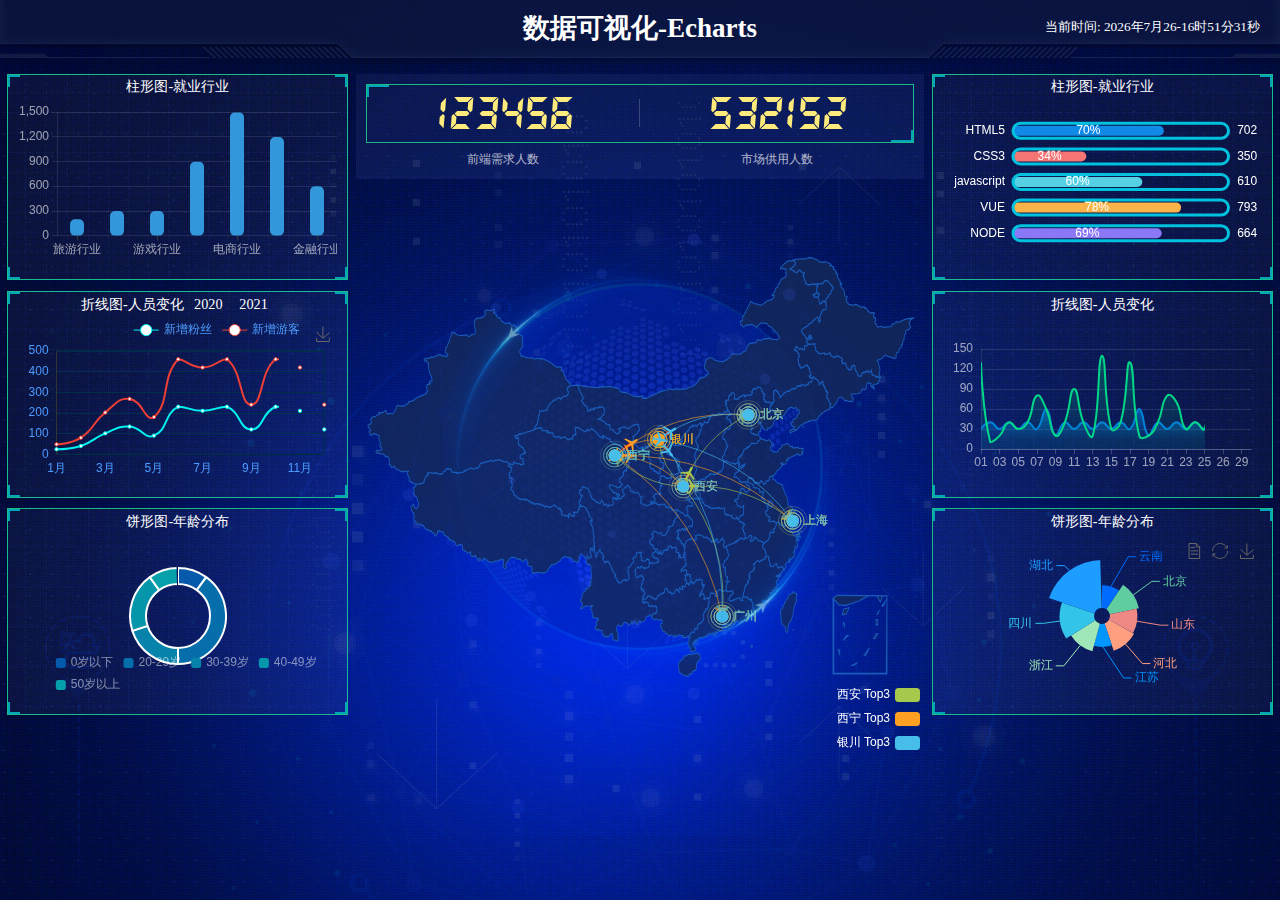
==== index.html @ ab3ed751 "echarts" ====
<!DOCTYPE html>
<html lang="en">
<head>
    <meta charset="UTF-8">
    <meta http-equiv="X-UA-Compatible" content="IE=edge">
    <meta name="viewport" content="width=device-width, initial-scale=1.0">
    <title>数据可视化</title>
    <link rel="stylesheet" href="css/index.css">
</head>
<body>
    
    <!-- 头部的盒子 -->
    <header>
        <h1>数据可视化-Echarts</h1>
        <div class="showTime"></div>
        <script>
            var t = null;
            t = setTimeout(time,1000); //开始运行
            function time(){
                clearTimeout(t); //清除定时器
                dt = new Date();
                var y = dt.getFullYear();
                var mt = dt.getMonth() + 1;
                var day = dt.getDate();
                var h = dt.getHours();
                var m = dt.getMinutes();
                var s = dt.getSeconds();
                document.querySelector(".showTime").innerHTML = 
                "当前时间: " +
                y + 
                "年" +
                mt +
                "月" +
                day +
                "-" +
                h + 
                "时" +
                m +
                "分" +
                s +
                "秒";
                t = setTimeout(time,1000)
            }
        </script>
    </header>

    <!-- 页面主体部分 -->
    <section class="main-box">

        <div class="column">
            <div class="panel bar">
                <h2>柱形图-就业行业</h2>
                <div class="chart"></div>
                <div class="panel-footer"></div>
            </div>
            <div class="panel line">
                <h2>折线图-人员变化  <a href="javascript:;">2020</a>
                                    <a href="javascript:;">2021</a>
                </h2>
                <div class="chart"></div>
                <div class="panel-footer"></div>
            </div>
            <div class="panel pie">
                <h2>饼形图-年龄分布</h2>
                <div class="chart"></div>
                <div class="panel-footer"></div>
            </div>

        </div>
        <div class="column">
            <!-- no模块 -->
            <div class="no">
                <div class="no-hd">
                    <ul>
                        <li>123456</li>
                        <li>532152</li>
                    </ul>
                </div>
                <div class="no-bd">
                    <ul>
                        <li>前端需求人数</li>
                        <li>市场供用人数</li>
                    </ul>
                </div>
            </div>
            <!-- 地图模块 -->
            <div class="map">
                <!-- 地球 -->
                <div class="map-one"></div>
                <!-- 旋转多边形 -->
                <div class="map-two"></div>
                <!-- 逆时针旋转亮点 -->
                <div class="map-three"></div>
                <!-- 地图 -->
                <div class="chart">
                    
                </div>
            </div>
        </div>
        <div class="column">
            <div class="panel bar-two">
                <h2>柱形图-就业行业</h2>
                <div class="chart"></div>
                <div class="panel-footer"></div>
            </div>
            <div class="panel line-two">
                <h2>折线图-人员变化</h2>
                <div class="chart"></div>
                <div class="panel-footer"></div>
            </div>
            <div class="panel pie-two">
                <h2>饼形图-年龄分布</h2>
                <div class="chart"></div>
                <div class="panel-footer"></div>
            </div>

        </div>
        
    </section>

    <script src="js/flexible.js"></script>
    <script src="js/jquery.js"></script>
    <script src="js/echarts.min.js"></script>
    <script src="js/china.js"></script>
    <script src="js/index.js"></script>
</body>
</html>
---- css/index.css ----
* {
  margin: 0;
  padding: 0;
  box-sizing: border-box;
}
li {
  list-style: none;
}
@font-face {
  font-family: electronicFont;
  src: url(../font/DS-DIGIT.TTF);
}
body {
  background: url('../images/bg.jpg') no-repeat top center;
  line-height: 1.15;
}
header {
  position: relative;
  height: 1.25rem;
  background: url('../images/head_bg.png') no-repeat;
  background-size: 100% 100%;
}
header h1 {
  font-size: 0.5067rem;
  color: #fff;
  text-align: center;
  line-height: 1.0667rem;
}
header .showTime {
  position: absolute;
  top: 0;
  right: 0.375rem;
  line-height: 1rem;
  color: #ffffff;
  font-size: 0.25rem;
}
.main-box {
  display: flex;
  min-width: 1024px;
  max-width: 1920px;
  margin: 0 auto;
  height: 300px;
  padding: 0.1333rem 0.1333rem 0;
}
.main-box .column {
  flex: 3;
}
.main-box .column:nth-child(2) {
  flex: 5;
  margin: 0 0.1333rem 0.2rem;
  overflow: none;
}
.main-box .panel {
  position: relative;
  height: 3.875rem;
  padding: 0 0.2rem 0.5333rem;
  border: 1px solid #19ba8b;
  margin-bottom: 0.2rem;
  background: url('../images/line\(1\).png') rgba(255, 255, 255, 0.04);
}
.main-box .panel::before {
  position: absolute;
  top: 0;
  left: 0;
  width: 10px;
  height: 10px;
  border-top: 2px solid #02a6b5;
  border-left: 2px solid #02a6b5;
  content: '';
}
.main-box .panel::after {
  position: absolute;
  top: 0;
  right: 0;
  width: 10px;
  height: 10px;
  border-top: 2px solid #02a6b5;
  border-right: 2px solid #02a6b5;
  content: '';
}
.main-box .panel .panel-footer {
  position: absolute;
  bottom: 0;
  left: 0;
  width: 100%;
}
.main-box .panel .panel-footer::before {
  position: absolute;
  bottom: 0;
  left: 0;
  width: 10px;
  height: 10px;
  border-bottom: 2px solid #02a6b5;
  border-left: 2px solid #02a6b5;
  content: '';
}
.main-box .panel .panel-footer::after {
  position: absolute;
  bottom: 0;
  right: 0;
  width: 10px;
  height: 10px;
  border-bottom: 2px solid #02a6b5;
  border-right: 2px solid #02a6b5;
  content: '';
}
.main-box .panel h2 {
  height: 0.64rem;
  color: #fff;
  text-align: center;
  font-size: 0.2667rem;
  font-weight: 400;
  margin-top: 0.0667rem;
}
.main-box .panel h2 a {
  color: #fff;
  text-decoration: none;
  margin: 0 0.125rem;
}
.main-box .panel .chart {
  height: 3rem;
  margin-top: -0.2rem;
}
.no {
  background: rgba(101, 132, 226, 0.1);
  padding: 0.1875rem;
}
.no .no-hd {
  position: relative;
  border: 1px solid #19ba8b;
}
.no .no-hd::before {
  position: absolute;
  left: 0;
  top: 0;
  height: 10px;
  width: 20px;
  content: '';
  border-top: 2px solid #02a6b5;
  border-left: 2px solid #02a6b5;
}
.no .no-hd::after {
  position: absolute;
  right: 0;
  bottom: 0;
  height: 10px;
  width: 20px;
  content: '';
  border-right: 2px solid #02a6b5;
  border-bottom: 2px solid #02a6b5;
}
.no .no-hd ul {
  display: flex;
}
.no .no-hd ul li {
  position: relative;
  flex: 1;
  text-align: center;
  line-height: 1.0667rem;
  font-size: 0.9333rem;
  color: #ffeb7b;
  font-family: "electronicFont";
}
.no .no-hd ul li:nth-child(1)::after {
  position: absolute;
  top: 25%;
  right: 0;
  height: 50%;
  width: 1px;
  content: '';
  background: rgba(255, 255, 255, 0.2);
}
.no .no-bd ul {
  display: flex;
}
.no .no-bd ul li {
  flex: 1;
  text-align: center;
  color: rgba(255, 255, 255, 0.7);
  font-size: 0.225rem;
  height: 0.5rem;
  padding-top: 0.0667rem;
  line-height: 0.5rem;
}
.map {
  position: relative;
  height: 10.8rem;
}
.map .map-one {
  position: absolute;
  width: 6.9067rem;
  height: 6.9067rem;
  top: 50%;
  left: 50%;
  transform: translate(-50%, -50%);
  background: url('../images/map.png') no-repeat;
  background-size: 100% 100%;
  opacity: 0.3;
}
.map .map-two {
  position: absolute;
  width: 8.9067rem;
  height: 8.9067rem;
  top: 50%;
  left: 50%;
  transform: translate(-50%, -50%);
  background: url('../images/lbx.png') no-repeat;
  background-size: 100% 100%;
  z-index: 1;
  animation: rotate-one 10s linear infinite;
  opacity: 0.2;
}
.map .map-three {
  position: absolute;
  width: 7.6067rem;
  height: 7.6067rem;
  top: 50%;
  left: 50%;
  transform: translate(-50%, -50%);
  background: url('../images/jt.png') no-repeat;
  background-size: 100% 100%;
  z-index: 1;
  animation: rotate-two 15s linear infinite;
  opacity: 0.6;
}
.map .chart {
  position: absolute;
  top: 0;
  left: 0;
  width: 100%;
  height: 10.8rem;
}
@keyframes rotate-one {
  from {
    transform: translate(-50%, -50%) rotate(0deg);
  }
  to {
    transform: translate(-50%, -50%) rotate(360deg);
  }
}
@keyframes rotate-two {
  from {
    transform: translate(-50%, -50%) rotate(0deg);
  }
  to {
    transform: translate(-50%, -50%) rotate(-360deg);
  }
}
/* 约束屏幕尺寸 */
@media screem and (max-width: 1024px) {
  html {
    font-size: 42px imp !important;
  }
}
@media screem and (min-wdith: 1920px) {
  html {
    font-size: 80px im !important;
  }
}
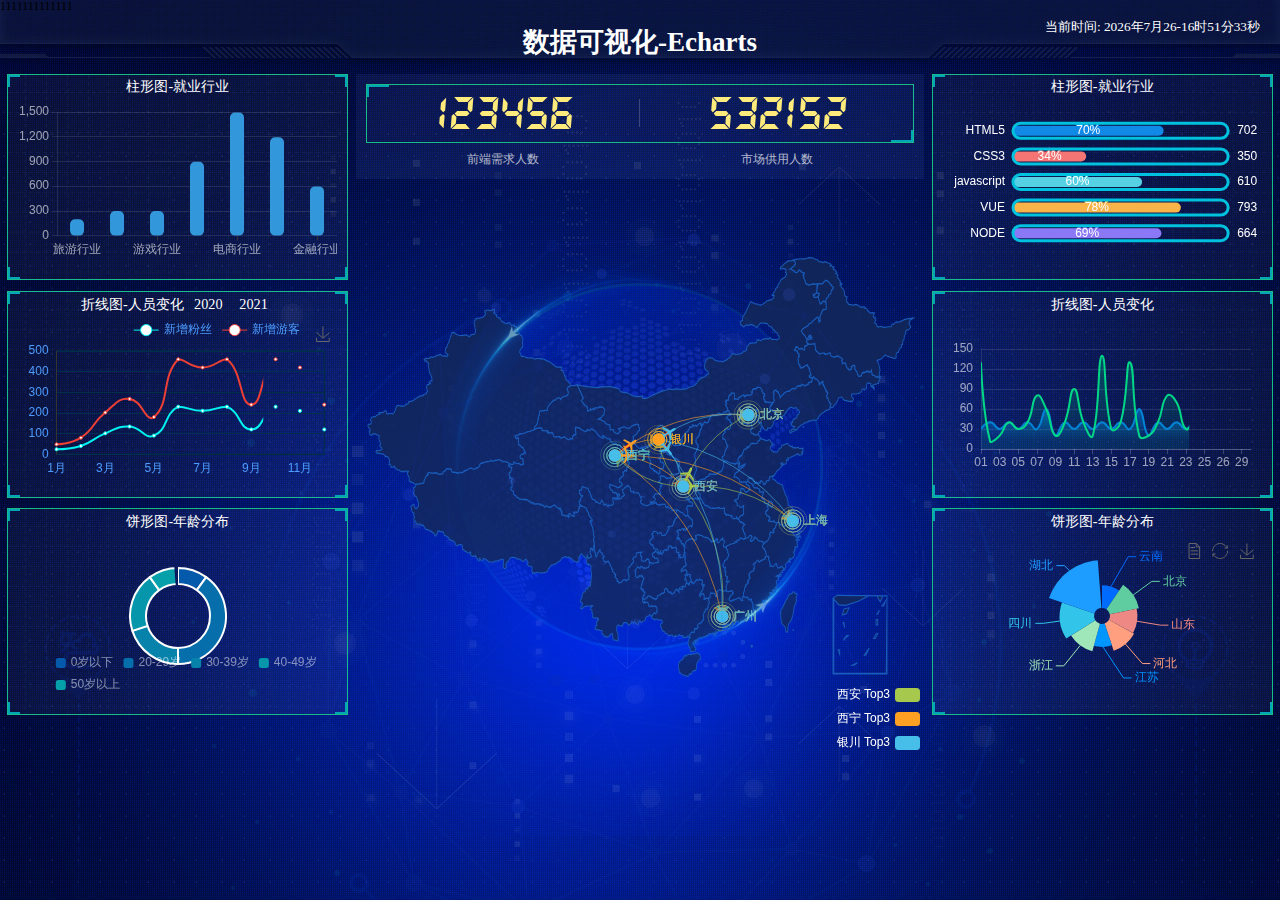
==== commit 6fa24107: "sssssssss" ====
--- a/index.html
+++ b/index.html
@@ -11,6 +11,8 @@
     
     <!-- 头部的盒子 -->
     <header>
+      
+    <div>1111111111111</div>
         <h1>数据可视化-Echarts</h1>
         <div class="showTime"></div>
         <script>
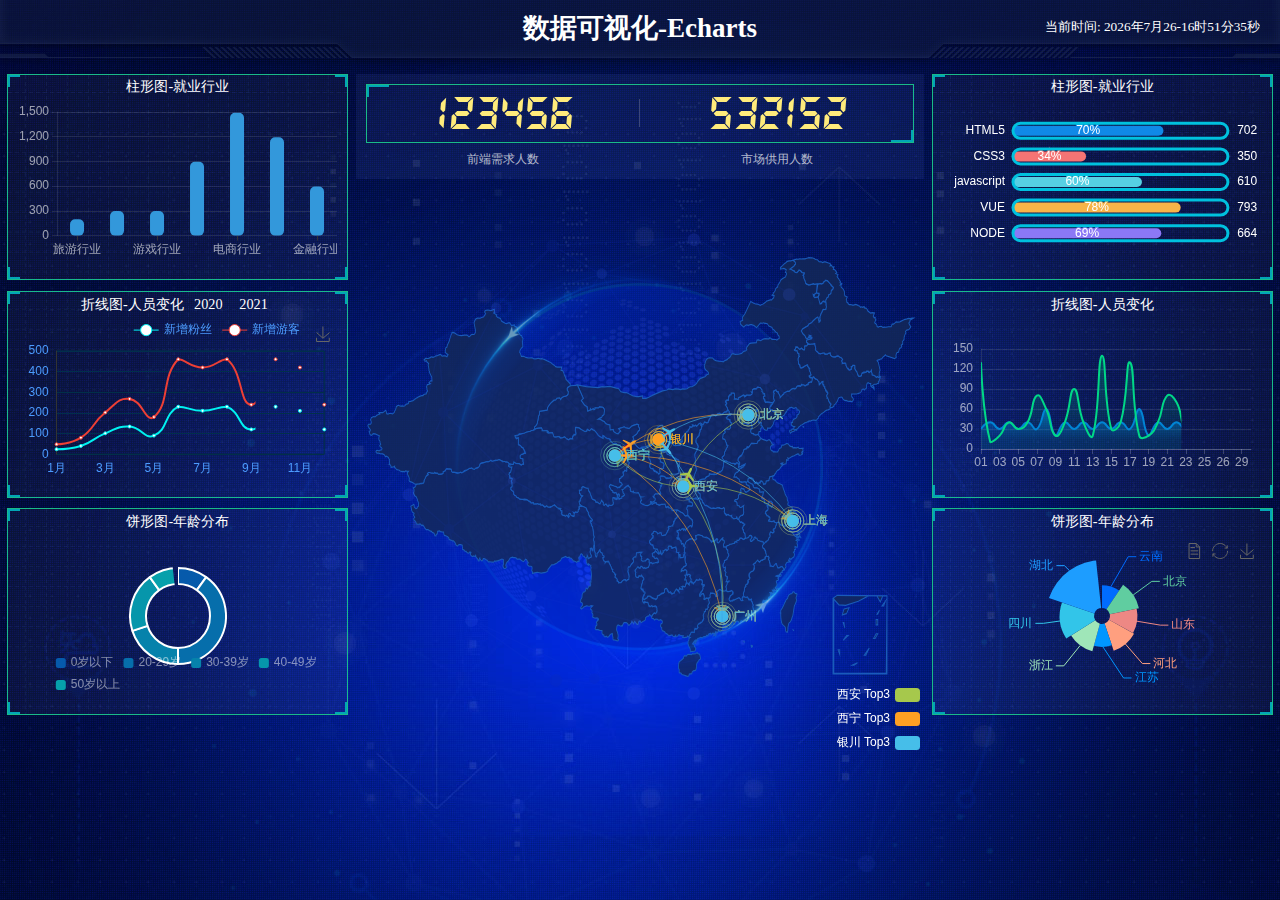
==== commit 30fa9a0d: "sssssssssss" ====
--- a/index.html
+++ b/index.html
@@ -11,8 +11,6 @@
     
     <!-- 头部的盒子 -->
     <header>
-      
-    <div>1111111111111</div>
         <h1>数据可视化-Echarts</h1>
         <div class="showTime"></div>
         <script>
